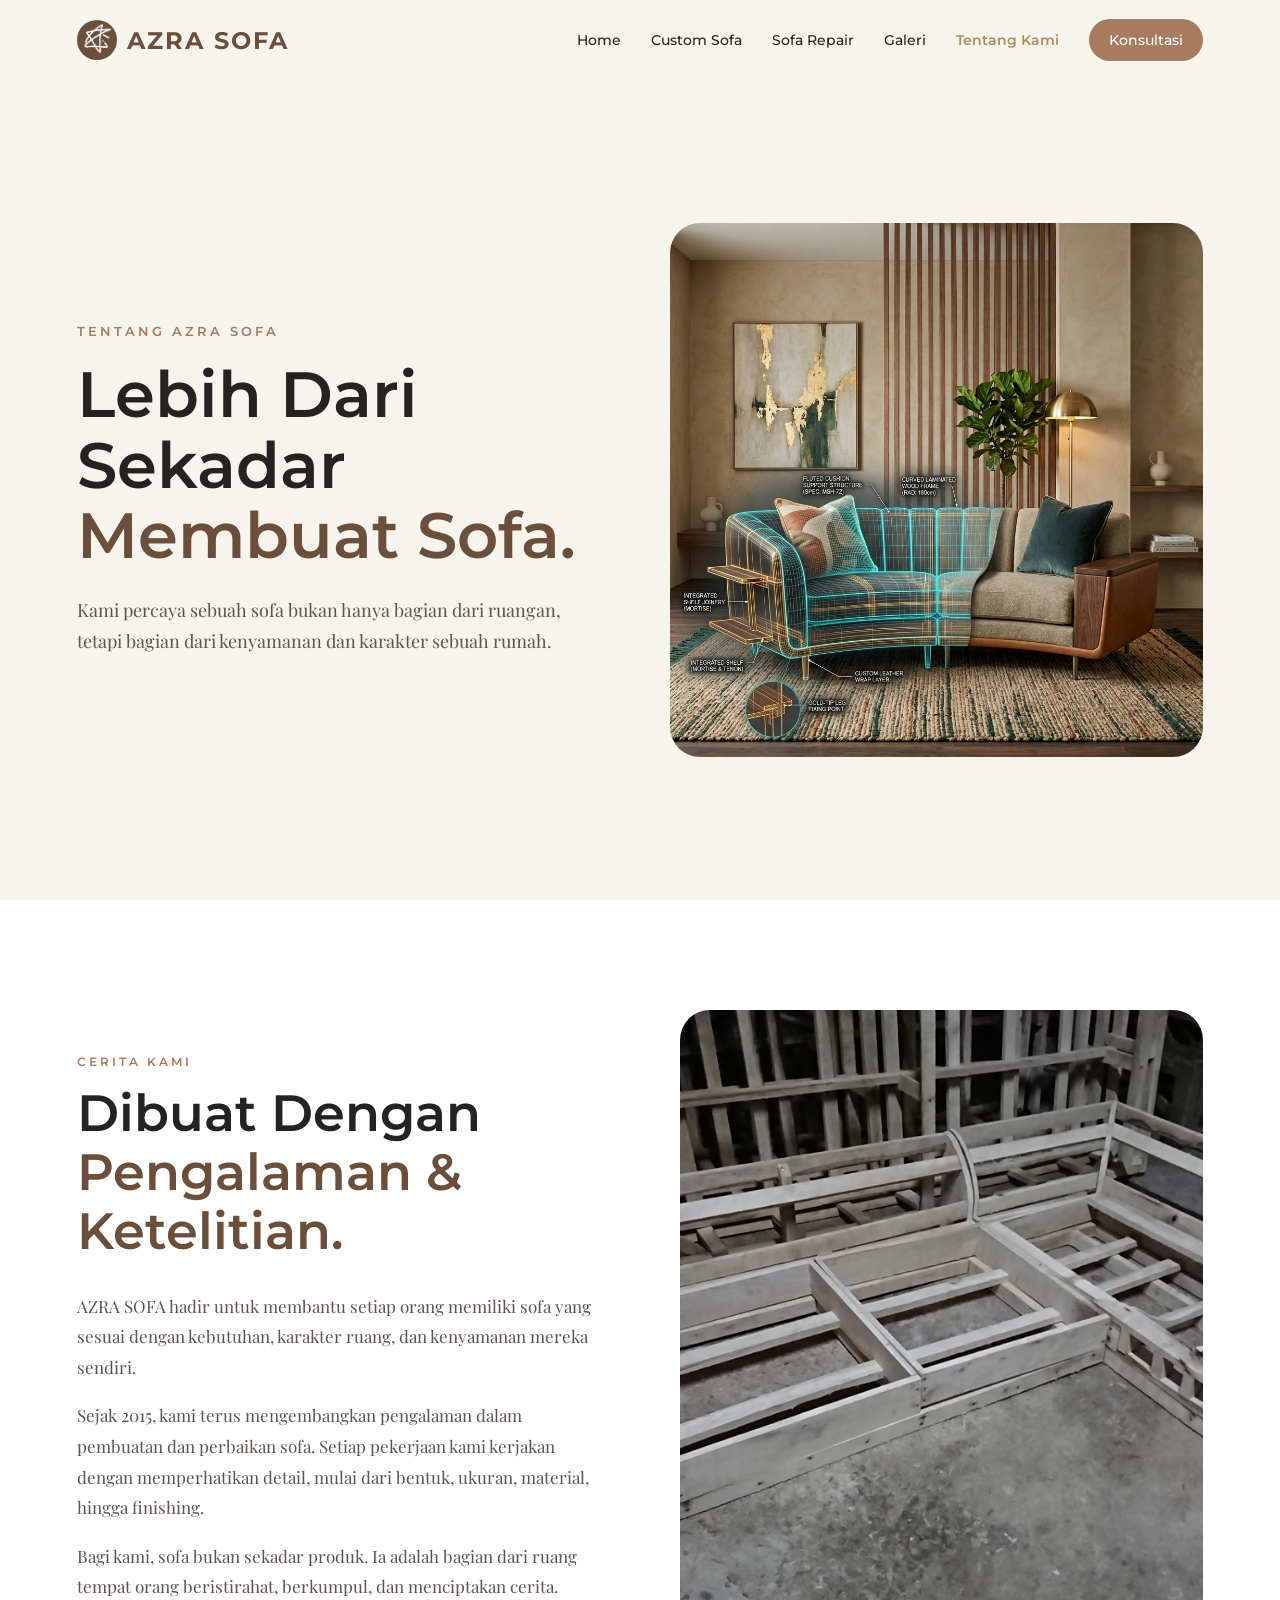
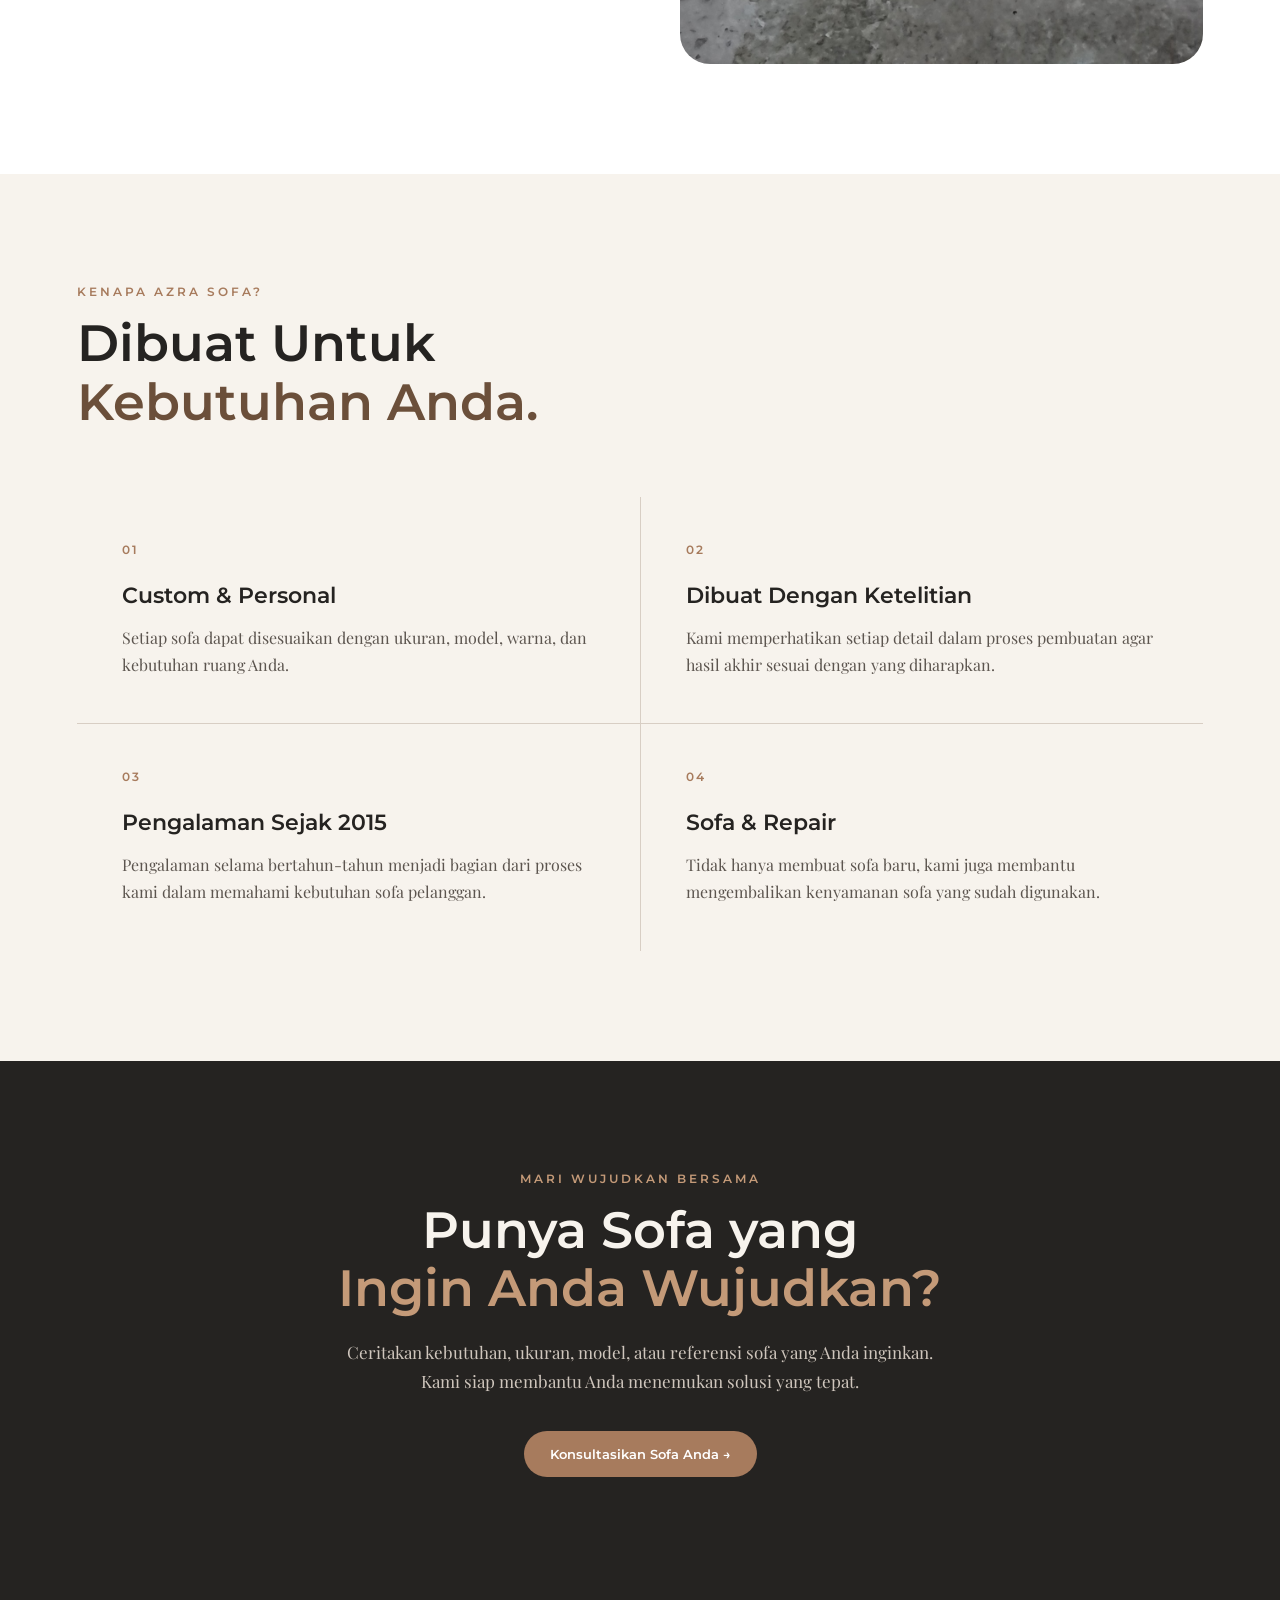
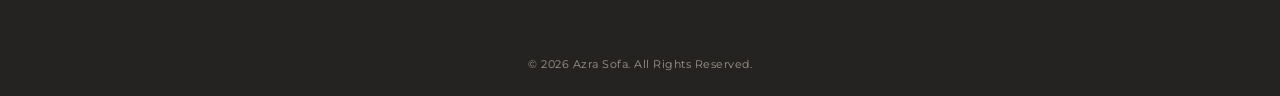
==== about.html @ 30b4fbf3 "Initial commit - Azra Sofa Web" ====
<!doctype html>
<html lang="en" data-bs-theme="dark">

<head>
    <meta charset="utf-8">
    <meta name="viewport" content="width=device-width, initial-scale=1">
    <title>AZRA SOFA</title>
    <link rel="preconnect" href="https://fonts.googleapis.com">
    <link rel="preconnect" href="https://fonts.gstatic.com" crossorigin>

    <link
        href="https://fonts.googleapis.com/css2?family=Montserrat:wght@400;500;600;700&family=Playfair+Display:wght@400;500;600&display=swap"
        rel="stylesheet">

    <link rel="stylesheet" href="css/style.css">
    <link rel="stylesheet" href="css/about.css">
</head>

<body>
    <!-- Navigation Bar Start -->
    <nav class="navbar">

        <a href="index.html" class="logo">
            <img src="assets/image/logo/Azra Sofa logo.png" alt="AZRA SOFA Logo">
            AZRA SOFA
        </a>

        <div class="nav-menu">

            <a href="index.html">Home</a>

            <a href="custom.html">Custom Sofa</a>

            <a href="repair.html">Sofa Repair</a>

            <a href="gallery.html">Galeri</a>

            <a href="about.html">Tentang Kami</a>

            <a href="contact.html" class="btn-konsultasi">
                Konsultasi
            </a>

        </div>

        <button class="menu-toggle" aria-label="Buka menu">
            <span></span>
            <span></span>
            <span></span>
        </button>

    </nav>
    <!-- Navigation Bar End -->

    <!-- Content Start -->

<!-- ================= ABOUT HERO ================= -->

<section class="about-hero">

    <div class="about-hero-content">

        <span class="about-hero-subtitle">
            TENTANG AZRA SOFA
        </span>

        <h1>
            Lebih Dari Sekadar
            <span>Membuat Sofa.</span>
        </h1>

        <p>
            Kami percaya sebuah sofa bukan hanya bagian dari ruangan,
            tetapi bagian dari kenyamanan dan karakter sebuah rumah.
        </p>

    </div>

    <div class="about-hero-image">

        <img
            src="assets/image/hero/hero3-wireframe.jpg"
            alt="Azra Sofa"
        >

    </div>

</section>
<!-- ================= ABOUT HERO END ================= -->

<!-- ================= ABOUT STORY START ================= -->

<section class="about-story">

    <div class="about-story-content">

        <span class="section-label">
            CERITA KAMI
        </span>

        <h2>
            Dibuat Dengan
            <span>Pengalaman & Ketelitian.</span>
        </h2>

        <p>
            AZRA SOFA hadir untuk membantu setiap orang memiliki
            sofa yang sesuai dengan kebutuhan, karakter ruang, dan
            kenyamanan mereka sendiri.
        </p>

        <p>
            Sejak 2015, kami terus mengembangkan pengalaman dalam
            pembuatan dan perbaikan sofa. Setiap pekerjaan kami
            kerjakan dengan memperhatikan detail, mulai dari bentuk,
            ukuran, material, hingga finishing.
        </p>

        <p>
            Bagi kami, sofa bukan sekadar produk. Ia adalah bagian
            dari ruang tempat orang beristirahat, berkumpul, dan
            menciptakan cerita.
        </p>

    </div>


    <div class="about-story-image">

        <img
            src="assets/image/custom-sofa/process.jpg"
            alt="Proses pembuatan sofa Azra Sofa"
        >

    </div>

</section>

<!-- ================= ABOUT STORY END ================= -->

<!-- ================= ABOUT VALUES ================= -->

<section class="about-values">

    <div class="about-values-header">

        <span class="section-label">
            KENAPA AZRA SOFA?
        </span>

        <h2>
            Dibuat Untuk
            <span>Kebutuhan Anda.</span>
        </h2>

    </div>


    <div class="about-values-grid">

        <div class="about-value">

            <span class="about-value-number">
                01
            </span>

            <h3>
                Custom & Personal
            </h3>

            <p>
                Setiap sofa dapat disesuaikan dengan ukuran,
                model, warna, dan kebutuhan ruang Anda.
            </p>

        </div>


        <div class="about-value">

            <span class="about-value-number">
                02
            </span>

            <h3>
                Dibuat Dengan Ketelitian
            </h3>

            <p>
                Kami memperhatikan setiap detail dalam proses
                pembuatan agar hasil akhir sesuai dengan yang
                diharapkan.
            </p>

        </div>


        <div class="about-value">

            <span class="about-value-number">
                03
            </span>

            <h3>
                Pengalaman Sejak 2015
            </h3>

            <p>
                Pengalaman selama bertahun-tahun menjadi bagian
                dari proses kami dalam memahami kebutuhan sofa
                pelanggan.
            </p>

        </div>


        <div class="about-value">

            <span class="about-value-number">
                04
            </span>

            <h3>
                Sofa & Repair
            </h3>

            <p>
                Tidak hanya membuat sofa baru, kami juga membantu
                mengembalikan kenyamanan sofa yang sudah digunakan.
            </p>

        </div>

    </div>

</section>

<!-- ================= ABOUT VALUES END ================= -->

<!-- ================= ABOUT CTA ================= -->

<section class="cta">

    <div class="cta-content">

        <p class="section-label">
            MARI WUJUDKAN BERSAMA
        </p>

        <h2>
            Punya Sofa yang
            <span>Ingin Anda Wujudkan?</span>
        </h2>

        <p>
            Ceritakan kebutuhan, ukuran, model, atau referensi
            sofa yang Anda inginkan. Kami siap membantu Anda
            menemukan solusi yang tepat.
        </p>

        <a href="contact.html" class="cta-button">
            Konsultasikan Sofa Anda →
        </a>

    </div>

</section>

<!-- ================= ABOUT CTA END ================= -->

<!-- ================= FOOTER START ================= -->
<footer class="footer">

    <p>
        © 2026 Azra Sofa. All Rights Reserved.
    </p>

</footer>
<!-- ================= FOOTER END ================= -->

    <!-- Content End -->
    <button id="backToTop" aria-label="Kembali ke atas">
        ↑
    </button>

    <script src="js/main.js"></script>

    <script>
        const menuToggle = document.querySelector('.menu-toggle');
        const navMenu = document.querySelector('.nav-menu');

        menuToggle.addEventListener('click', () => {
            menuToggle.classList.toggle('active');
            navMenu.classList.toggle('active');
        });
    </script>

</body>

</html>
---- css/style.css ----
* {
  margin: 0;
  padding: 0;
  box-sizing: border-box;
}

body {
  font-family: Arial, sans-serif;
  background-color: #f7f3ed;
}

/* Navigation Bar Start */
.navbar {
  width: 100%;
  height: 80px;

  display: flex;
  align-items: center;
  justify-content: space-between;

  padding: 0 6%;
  background-color: #f7f3ed;

  font-family: 'Montserrat', sans-serif;
}

.logo {
  display: flex;
  align-items: center;
  gap: 10px;

  text-decoration: none;

  font-family: 'Montserrat', sans-serif;
  font-size: 24px;
  font-weight: 700;

  color: #6b4f3a;

  letter-spacing: 2px;

  cursor: pointer;
    transition: transform 0.3s ease, color 0.3s ease;

}

.logo:hover {
  color: #6b4f3a;
  transform: translateY(-2px);
    color: #a77b5d;
}

.logo img {
  width: 40px;
  height: 40px;
  object-fit: contain;
  background-color: #6b4f3a;
  border-radius: 50%;
  transition: transform 0.3s ease, box-shadow 0.3s ease;
}

.logo:hover img {
    transform: scale(1.08);
    box-shadow: 0 5px 15px rgba(107, 79, 58, 0.20);
}

.nav-menu {
  display: flex;
  align-items: center;
  gap: 30px;
}

.nav-menu a {
  text-decoration: none;
  color: #252321;
  font-family: 'Montserrat', sans-serif;
  font-size: 14px;
  font-weight: 500;
}

.nav-menu a.active {
  color: #b08d57;
  font-weight: 600;
}

.nav-menu a:hover {
  color: #a77b5d;
}

.btn-konsultasi {
  background-color: #a77b5d;
  color: white !important;

  padding: 12px 20px;
  border-radius: 25px;

  transition: 0.3s;
}

.nav-menu .btn-konsultasi.active {
  box-shadow: 0 0 0 2px #6b4f3a;
  background-color: #f7f3ed;
  color: #6b4f3a !important; 
}

.btn-konsultasi:not(.active):hover {
    background-color: #6b4f3a !important;
}

/* Navigation Bar End */

/* Content Start */

/* Hero Section Start */

.hero {
  min-height: calc(100vh - 80px);

  display: flex;
  align-items: center;
  justify-content: space-between;

  padding: 60px 6%;
  gap: 60px;

  background-color: #f7f3ed;
}

.hero-content {
  width: 50%;
  max-width: 600px;
}

.hero-subtitle {
  font-family: 'Montserrat', sans-serif;
  font-size: 13px;
  font-weight: 600;
  letter-spacing: 3px;
  color: #a77b5d;
  margin-bottom: 20px;
}

.hero h1 {
  font-family: 'Montserrat', sans-serif;
  font-size: clamp(42px, 5vw, 68px);
  line-height: 1.1;
  font-weight: 600;
  color: #252321;
  margin-bottom: 25px;
}

.hero h1 span {
  display: block;
  color: #6b4f3a;
}

.hero-description {
  font-family: 'Playfair Display', serif;
  font-size: 18px;
  line-height: 1.7;
  color: #5c554f;
  max-width: 520px;
  margin-bottom: 35px;
}

.hero-buttons {
  display: flex;
  align-items: center;
  gap: 15px;
}

.hero-buttons a {
  text-decoration: none;
  font-family: 'Montserrat', sans-serif;
  font-size: 13px;
  font-weight: 600;

  padding: 14px 24px;
  border-radius: 30px;

  transition: all 0.3s ease;
}

.btn-primary {
  background-color: #a77b5d;
  color: white;
}

.btn-primary:hover {
  background-color: #6b4f3a;
  transform: translateY(-3px);
}

.btn-secondary {
  border: 1px solid #6b4f3a;
  color: #6b4f3a;
}


.btn-secondary:hover {
  background-color: #6b4f3a;
  color: white;
  transform: translateY(-3px);
}

.hero-image {
  width: 50%;
  max-width: 600px;
}

.hero-image img {
  width: 100%;
  aspect-ratio: 1 / 1;
  object-fit: cover;
  display: block;
  border-radius: 30px;
  transition: transform 0.5s ease;
}

.hero-image img:hover {
  transform: scale(1.02);
}

/* Hero Section End */

/* Services Section Start */

.services {
  padding: 100px 6%;
  background-color: #fffdf9;
}

.services-heading {
  max-width: 750px;
  margin-bottom: 50px;
}

.section-label {
  font-family: 'Montserrat', sans-serif;
  font-size: 12px;
  font-weight: 600;
  letter-spacing: 3px;
  color: #a77b5d;
  margin-bottom: 15px;
}

.services-heading h2 {
  font-family: 'Montserrat', sans-serif;
  font-size: clamp(32px, 4vw, 52px);
  line-height: 1.15;
  font-weight: 600;
  color: #252321;
}

.services-heading h2 span {
  color: #6b4f3a;
}

.services-container {
  display: grid;
  grid-template-columns: repeat(2, 1fr);
  gap: 30px;
}

.service-card {
  background-color: #f7f3ed;
  border-radius: 25px;
  overflow: hidden;

  transition: transform 0.3s ease,
    box-shadow 0.3s ease;
}

.service-card:hover {
  transform: translateY(-5px);
  box-shadow: 0 15px 35px rgba(37, 35, 33, 0.08);
}

.service-image {
  width: 100%;
  aspect-ratio: 4 / 3;
  overflow: hidden;
}

.service-image img {
  width: 100%;
  height: 100%;
  object-fit: cover;
  display: block;
  transition: transform 0.5s ease;
}

.service-card:hover .service-image img {
  transform: scale(1.03);
}

.service-content {
  padding: 30px;
}

.service-number {
  font-family: 'Montserrat', sans-serif;
  font-size: 12px;
  font-weight: 600;
  color: #a77b5d;
  letter-spacing: 2px;
  margin-bottom: 10px;
}

.service-content h3 {
  font-family: 'Montserrat', sans-serif;
  font-size: 26px;
  font-weight: 600;
  color: #252321;
  margin-bottom: 12px;
}

.service-content p {
  font-family: 'Playfair Display', serif;
  font-size: 16px;
  line-height: 1.7;
  color: #5c554f;
  margin-bottom: 20px;
}

.service-content a {
  font-family: 'Montserrat', sans-serif;
  font-size: 13px;
  font-weight: 600;
  text-decoration: none;
  color: #6b4f3a;

  transition: color 0.3s ease;
}

.service-content a:hover {
  color: #a77b5d;
}

/* Services Section End */

/* Repair Section Start */
.before-after {
  padding: 100px 6%;
  background-color: #f7f3ed;
}

.before-after-heading {
  max-width: 700px;
  margin-bottom: 45px;
}

.before-after-heading h2 {
  font-family: 'Montserrat', sans-serif;
  font-size: clamp(32px, 4vw, 52px);
  line-height: 1.15;
  font-weight: 600;
  color: #252321;
  margin-bottom: 20px;
}

.before-after-heading h2 span {
  color: #6b4f3a;
}

.before-after-heading>p:last-child {
  font-family: 'Playfair Display', serif;
  font-size: 17px;
  line-height: 1.7;
  color: #5c554f;
}

/* ==================================================
   BEFORE & AFTER SLIDER
================================================== */

.before-after-slider {
  position: relative;
  width: 100%;
  aspect-ratio: 16 / 9;

  overflow: hidden;

  border-radius: 25px;

  cursor: ew-resize;
  touch-action: none;
  user-select: none;
}


/* ================= AFTER IMAGE ================= */

.before-after-slider > .after-image {
  position: absolute;

  top: 0;
  left: 0;

  width: 100%;
  height: 100%;

  object-fit: cover;

  display: block;

  z-index: 1;

  user-select: none;
  -webkit-user-drag: none;
  pointer-events: none;
}


/* ================= BEFORE CONTAINER ================= */

.before-image-container {
  position: absolute;

  top: 0;
  left: 0;

  width: 50%;
  height: 100%;

  overflow: hidden;

  z-index: 2;
}


/* ================= BEFORE IMAGE ================= */

.before-image-container .before-image {
  position: absolute;

  top: 0;
  left: 0;

  width: 100%;
  height: 100%;

  max-width: none;

  object-fit: cover;

  display: block;

  user-select: none;
  -webkit-user-drag: none;
  pointer-events: none;
}


/* ================= SLIDER LINE ================= */

.before-after-slider .slider-line {
  position: absolute;

  top: 0;

  left: 50%;

  width: 3px;
  height: 100%;

  background-color: white;

  transform: translateX(-50%);

  z-index: 10;

  pointer-events: none;
}


/* ================= SLIDER BUTTON ================= */

.before-after-slider .slider-button {
  position: absolute;

  top: 50%;
  left: 50%;

  width: 45px;
  height: 45px;

  display: flex;
  align-items: center;
  justify-content: center;

  transform: translate(-50%, -50%);

  background-color: white;

  color: #6b4f3a;

  border-radius: 50%;

  font-family: 'Montserrat', sans-serif;

  font-size: 18px;
  font-weight: 600;

  box-shadow:
    0 5px 20px rgba(0, 0, 0, 0.15);

  z-index: 11;

  pointer-events: none;
}

/* ================= BEFORE / AFTER LABEL ================= */

.before-after-slider .before-label,
.before-after-slider .after-label {
  position: absolute;

  top: 20px;

  padding: 7px 12px;

  background-color: rgba(37, 35, 33, 0.65);
  color: white;

  border-radius: 20px;

  font-family: 'Montserrat', sans-serif;
  font-size: 10px;
  font-weight: 600;

  letter-spacing: 1.5px;

  pointer-events: none;

  z-index: 20;
}


/* BEFORE */

.before-after-slider .before-label {
  left: 20px;
}


/* AFTER */

.before-after-slider .after-label {
  right: 20px;
}

.before-after-info {
  max-width: 1100px;
  margin: 25px auto 0;
}

.before-after-info h3 {
  font-family: 'Montserrat', sans-serif;
  font-size: 22px;
  font-weight: 600;
  color: #252321;
  margin-bottom: 8px;
}

.before-after-info p {
  font-family: 'Playfair Display', serif;
  font-size: 16px;
  line-height: 1.6;
  color: #5c554f;
}

/* Repair Section End */

/* Portfolio Section Start */

.portfolio {
  padding: 100px 6%;
  background-color: #fffdf9;
}

.portfolio-heading {
  max-width: 700px;
  margin-bottom: 50px;
}

.portfolio-heading h2 {
  font-family: 'Montserrat', sans-serif;
  font-size: clamp(32px, 4vw, 52px);
  line-height: 1.15;
  font-weight: 600;
  color: #252321;
  margin-bottom: 20px;
}

.portfolio-heading h2 span {
  color: #6b4f3a;
}

.portfolio-heading>p:last-child {
  font-family: 'Playfair Display', serif;
  font-size: 17px;
  line-height: 1.7;
  color: #5c554f;
}

.portfolio-container {
  display: grid;
  grid-template-columns: repeat(3, 1fr);
  gap: 25px;
}

.portfolio-item {
  overflow: hidden;
  border-radius: 25px;
  aspect-ratio: 4 / 3;
}

.portfolio-item img {
  width: 100%;
  height: 100%;
  object-fit: cover;
  display: block;

  transition: transform 0.5s ease;
}

.portfolio-item:hover img {
  transform: scale(1.05);
}

/* Portfolio Lightbox Start */

.portfolio-item {
  cursor: zoom-in;
}

.portfolio-lightbox {
  position: fixed;
  inset: 0;

  display: flex;
  align-items: center;
  justify-content: center;

  background-color: rgba(20, 18, 16, 0.92);

  opacity: 0;
  visibility: hidden;

  transition: opacity 0.3s ease,
    visibility 0.3s ease;

  z-index: 9999;
}

.portfolio-lightbox.active {
  opacity: 1;
  visibility: visible;
}

.lightbox-image {
  max-width: 85%;
  max-height: 85vh;

  object-fit: contain;

  border-radius: 15px;

  box-shadow: 0 20px 60px rgba(0, 0, 0, 0.35);
}

.lightbox-close,
.lightbox-prev,
.lightbox-next {
  position: absolute;

  border: none;
  background: none;

  color: white;

  cursor: pointer;

  font-family: Arial, sans-serif;

  transition: transform 0.2s ease,
    opacity 0.2s ease;
}

.lightbox-close:hover,
.lightbox-prev:hover,
.lightbox-next:hover {
  transform: scale(1.15);
  opacity: 0.8;
}

.lightbox-close {
  top: 25px;
  right: 35px;

  font-size: 42px;
  font-weight: 300;
}

.lightbox-prev {
  left: 30px;

  font-size: 40px;
}

.lightbox-next {
  right: 30px;

  font-size: 40px;
}

/* Portfolio Lightbox End */

/* Portfolio Section End */

/* ==========================================
   DESIGN TO REALITY SECTION
========================================== */

.reality {
  padding: 110px 6%;

  display: flex;
  align-items: center;
  justify-content: space-between;

  gap: 70px;

  background-color: #f7f3ed;
}


/* ================= CONTENT ================= */

.reality-content {
  width: 40%;
  max-width: 500px;
}

.reality-content h2 {
  font-family: 'Montserrat', sans-serif;

  font-size: clamp(32px, 4vw, 52px);

  line-height: 1.15;

  font-weight: 600;

  color: #252321;

  margin-bottom: 20px;
}

.reality-content h2 span {
  display: block;
  color: #6b4f3a;
}

.reality-description {
  font-family: 'Playfair Display', serif;

  font-size: 17px;

  line-height: 1.7;

  color: #5c554f;

  margin-bottom: 30px;
}


/* ================= BUTTON ================= */

.reality-button {
  display: inline-block;

  padding: 14px 24px;

  background-color: #a77b5d;

  color: white;

  border-radius: 30px;

  text-decoration: none;

  font-family: 'Montserrat', sans-serif;

  font-size: 13px;

  font-weight: 600;

  transition:
    background-color 0.3s ease,
    transform 0.3s ease;
}

.reality-button:hover {
  background-color: #6b4f3a;

  transform: translateY(-3px);
}


/* ================= VISUAL ================= */

.reality-visual {
  width: 60%;

  display: flex;

  align-items: center;

  justify-content: center;

  gap: 20px;
}


/* ================= IMAGE ================= */

.reality-image {
  position: relative;

  width: 45%;

  aspect-ratio: 4 / 3;

  overflow: hidden;

  border-radius: 25px;
}

.reality-image img {
  width: 100%;
  height: 100%;

  object-fit: cover;

  display: block;

  transition: transform 0.5s ease;
}

.reality-image:hover img {
  transform: scale(1.05);
}


/* ================= LABEL ================= */

.reality-image span {
  position: absolute;

  left: 20px;
  bottom: 20px;

  padding: 7px 12px;

  background-color: rgba(37, 35, 33, 0.65);

  color: white;

  border-radius: 20px;

  font-family: 'Montserrat', sans-serif;

  font-size: 10px;

  font-weight: 600;

  letter-spacing: 1.5px;
}


/* ================= ARROW ================= */

.reality-arrow {
  display: flex;

  align-items: center;
  justify-content: center;

  width: 45px;
  height: 45px;

  flex-shrink: 0;

  border-radius: 50%;

  background-color: #6b4f3a;

  color: white;

  font-family: 'Montserrat', sans-serif;

  font-size: 18px;

  box-shadow:
    0 5px 20px rgba(37, 35, 33, 0.12);
}


/* ==========================================
   DESIGN TO REALITY — TABLET
========================================== */

@media (max-width: 900px) {

  .reality {
    gap: 40px;
  }

  .reality-content {
    width: 45%;
  }

  .reality-visual {
    width: 55%;
    gap: 12px;
  }

  .reality-arrow {
    width: 38px;
    height: 38px;

    font-size: 15px;
  }

}


/* ==========================================
   DESIGN TO REALITY — MOBILE
========================================== */

@media (max-width: 768px) {

  .reality {
    flex-direction: column;

    padding: 80px 6%;

    gap: 45px;

    text-align: center;
  }

  .reality-content {
    width: 100%;

    max-width: 600px;
  }

  .reality-description {
    margin-left: auto;
    margin-right: auto;
  }

  .reality-button {
    margin-top: 5px;
  }


  /* Visual menjadi vertikal */

  .reality-visual {
    width: 100%;

    flex-direction: column;

    gap: 18px;
  }

  .reality-image {
    width: 100%;

    max-width: 600px;

    aspect-ratio: 4 / 3;
  }


  /* Panah menjadi vertikal */

  .reality-arrow {
    transform: rotate(90deg);

    width: 40px;
    height: 40px;

    font-size: 16px;
  }

}

/* ==========================================
   CTA SECTION
========================================== */

.cta {
  padding: 110px 6%;

  display: flex;
  align-items: center;
  justify-content: center;

  text-align: center;

  background-color: #252321;
}

.cta-content {
  width: 100%;
  max-width: 750px;
}


/* ================= LABEL ================= */

.cta .section-label {
  color: #c49a78;
}


/* ================= HEADING ================= */

.cta h2 {
  font-family: 'Montserrat', sans-serif;

  font-size: clamp(34px, 4vw, 56px);

  line-height: 1.15;

  font-weight: 600;

  color: #f7f3ed;

  margin-bottom: 20px;
}

.cta h2 span {
  display: block;

  color: #c49a78;
}


/* ================= DESCRIPTION ================= */

.cta p:not(.section-label) {
  max-width: 600px;

  margin: 0 auto 35px;

  font-family: 'Playfair Display', serif;

  font-size: 17px;

  line-height: 1.7;

  color: #cfc6bd;
}


/* ================= BUTTON ================= */

.cta-button {
  display: inline-block;

  padding: 15px 26px;

  background-color: #a77b5d;

  color: white;

  border-radius: 30px;

  text-decoration: none;

  font-family: 'Montserrat', sans-serif;

  font-size: 13px;

  font-weight: 600;

  transition:
    background-color 0.3s ease,
    transform 0.3s ease,
    box-shadow 0.3s ease;
}

.cta-button:hover {
  background-color: #c49a78;

  transform: translateY(-3px);

  box-shadow:
    0 10px 25px rgba(0, 0, 0, 0.25);
}


/* ==========================================
   CTA — MOBILE
========================================== */

@media (max-width: 768px) {

  .cta {
    padding: 85px 6%;
  }

  .cta h2 {
    font-size: clamp(32px, 8vw, 42px);
  }

  .cta p:not(.section-label) {
    font-size: 16px;
  }

  .cta-button {
    padding: 14px 23px;
  }

}

/* Content End */
/* ================= BACK TO TOP ================= */

/* ================= BACK TO TOP ================= */



/* Mobile */

@media (max-width: 600px) {

  .back-to-top {
    right: 20px;
    bottom: 20px;

    width: 44px;
    height: 44px;

    font-size: 18px;
  }

}

@media (max-width: 768px) {

  .hero {
    flex-direction: column;
    padding: 50px 6%;
    gap: 40px;
    text-align: center;
  }

  .hero-content {
    width: 100%;
  }

  .hero-description {
    margin-left: auto;
    margin-right: auto;
  }

  .hero-buttons {
    justify-content: center;
    flex-wrap: wrap;
  }

  .hero-image {
    width: 100%;
    max-width: 500px;
  }

  .service-card:hover .service-image img {
    transform: scale(1.03);
  }

  .service-content {
    padding: 30px;
  }

  .service-number {
    font-family: 'Montserrat', sans-serif;
    font-size: 12px;
    font-weight: 600;
    color: #a77b5d;
    letter-spacing: 2px;
    margin-bottom: 10px;
  }

  .service-content h3 {
    font-family: 'Montserrat', sans-serif;
    font-size: 26px;
    font-weight: 600;
    color: #252321;
    margin-bottom: 12px;
  }

  .service-content p {
    font-family: 'Playfair Display', serif;
    font-size: 16px;
    line-height: 1.7;
    color: #5c554f;
    margin-bottom: 20px;
  }

  .service-content a {
    font-family: 'Montserrat', sans-serif;
    font-size: 13px;
    font-weight: 600;
    text-decoration: none;
    color: #6b4f3a;

    transition: color 0.3s ease;
  }

  .service-content a:hover {
    color: #a77b5d;
  }

}

#backToTop {
  position: fixed !important;

  right: 30px !important;
  bottom: 30px !important;

  width: 48px !important;
  height: 48px !important;

  display: flex !important;
  align-items: center !important;
  justify-content: center !important;

  padding: 0 !important;
  margin: 0 !important;

  border: none !important;
  border-radius: 50% !important;

  background-color: #6b4f3a !important;
  color: #ffffff !important;

  font-family: 'Montserrat', sans-serif;
  font-size: 20px !important;
  font-weight: 500;

  cursor: pointer;

  opacity: 0;
  visibility: hidden;

  transform: translateY(15px);

  transition:
    opacity 0.3s ease,
    visibility 0.3s ease,
    transform 0.3s ease,
    background-color 0.3s ease;

  z-index: 99999 !important;
}

/* ==================================================
   FOOTER
================================================== */

.footer {

    padding: 70px 6% 25px;

    background-color: #252321;

    color: #f7f3ed;

}


.footer-content {

    display: grid;

    grid-template-columns:
        1fr
        1fr
        1.5fr;

    gap: 50px;

    max-width: 1200px;

    margin: 0 auto;

    padding-bottom: 50px;

}


/* ================= BRAND ================= */

.footer-logo {

    display: inline-block;

    margin-bottom: 10px;

    font-family: 'Montserrat', sans-serif;

    font-size: 22px;

    font-weight: 700;

    letter-spacing: 2px;

    color: #f7f3ed;

    text-decoration: none;

    transition:
        color 0.3s ease,
        transform 0.3s ease;

}


.footer-logo:hover {

    color: #c49a78;

    transform: translateY(-2px);

}


.footer-brand p {

    margin: 0;

    font-family: 'Playfair Display', serif;

    font-size: 14px;

    color: #cfc6bd;

}


/* ================= DESCRIPTION ================= */

.footer-description p {

    max-width: 300px;

    margin: 0;

    font-family: 'Playfair Display', serif;

    font-size: 15px;

    line-height: 1.7;

    color: #cfc6bd;

}


/* ================= LINKS ================= */

.footer-links {

    display: flex;

    justify-content: flex-end;

    align-items: center;

    flex-wrap: wrap;

    gap: 18px 25px;

}


.footer-links a {

    font-family: 'Montserrat', sans-serif;

    font-size: 11px;

    font-weight: 500;

    color: #cfc6bd;

    text-decoration: none;

    transition:
        color 0.3s ease;

}


.footer-links a:hover {

    color: #c49a78;

}


/* ================= BOTTOM ================= */

.footer-bottom {

    max-width: 1200px;

    margin: 0 auto;

    padding-top: 25px;

    border-top: 1px solid rgba(207, 198, 189, 0.15);

    text-align: center;

}


.footer-bottom p {

    margin: 0;

    font-family: 'Montserrat', sans-serif;

    font-size: 11px;

    letter-spacing: 0.5px;

    color: #9e968f;

}


/* ==================================================
   FOOTER — MOBILE
================================================== */

@media (max-width: 768px) {

    .footer {

        padding: 60px 6% 25px;

    }


    .footer-content {

        grid-template-columns: 1fr;

        gap: 35px;

        padding-bottom: 40px;

        text-align: center;

    }


    .footer-description p {

        max-width: 400px;

        margin: 0 auto;

    }


    .footer-links {

        justify-content: center;

        gap: 16px 20px;

    }

}
/* ==================================================
   BACK TO TOP
================================================== */

#backToTop {
    position: fixed !important;

    right: 30px !important;
    bottom: 30px !important;

    width: 48px !important;
    height: 48px !important;

    display: flex !important;
    align-items: center !important;
    justify-content: center !important;

    padding: 0 !important;
    margin: 0 !important;

    border: none !important;
    border-radius: 50% !important;

    background-color: #6b4f3a !important;
    color: #ffffff !important;

    font-family: 'Montserrat', sans-serif;
    font-size: 20px !important;
    font-weight: 500;

    cursor: pointer;

    opacity: 0;
    visibility: hidden;

    transform: translateY(15px);

    transition:
        opacity 0.3s ease,
        visibility 0.3s ease,
        transform 0.3s ease,
        background-color 0.3s ease;

    z-index: 99999 !important;
}


/* ================= SHOW ================= */

#backToTop.show {
    opacity: 1;
    visibility: visible;
    transform: translateY(0);
}


/* ================= HOVER ================= */

#backToTop:hover {
    background-color: #a77b5d !important;
    transform: translateY(-3px);
}


/* ================= CTA MODE ================= */

#backToTop.cta-mode {
    background-color: #f7f3ed !important;
    color: #6b4f3a !important;
}


/* ================= CTA MODE HOVER ================= */

#backToTop.cta-mode:hover {
    background-color: #a77b5d !important;
    color: #ffffff !important;
}


/* ================= MOBILE ================= */

@media (max-width: 600px) {

    #backToTop {
        right: 20px !important;
        bottom: 20px !important;

        width: 44px !important;
        height: 44px !important;

        font-size: 18px !important;
    }

}

@media (max-width: 600px) {

  .custom-hero {
    text-align: center;
  }

  .custom-hero-content p {
    margin-left: auto;
    margin-right: auto;
  }

  .custom-hero .hero-buttons {
    justify-content: center;

    flex-wrap: wrap;
  }

  .options-grid {
    grid-template-columns: 1fr;
  }

  .option-card {
    padding: 30px;
  }

  .custom-cta {
    padding: 80px 6%;
  }

}

/* ================================
   RESPONSIVE NAVBAR
================================ */

.menu-toggle {
    display: none;
    width: 42px;
    height: 42px;
    padding: 8px;
    border: none;
    background: transparent;
    cursor: pointer;

    flex-direction: column;
    justify-content: center;
    align-items: center;
    gap: 5px;
}

.menu-toggle span {
    display: block;
    width: 24px;
    height: 2px;
    background-color: #6b4f3a;
    border-radius: 2px;
    transition: all 0.3s ease;
}


/* ================================
   TABLET
================================ */

@media (max-width: 900px) {

    .navbar {
        padding: 0 4%;
    }

    .nav-menu {
        gap: 18px;
    }

    .nav-menu a {
        font-size: 13px;
    }

    .logo {
        font-size: 20px;
    }

}


/* ================================
   MOBILE
================================ */

@media (max-width: 768px) {

    .navbar {
        height: 70px;
        padding: 0 5%;
        position: relative;
    }

    .logo {
        font-size: 20px;
        letter-spacing: 1.5px;
        gap: 8px;
    }

    .logo img {
        width: 36px;
        height: 36px;
    }

    /* Hamburger muncul */
    .menu-toggle {
        display: flex;
        position: relative;
        z-index: 1001;
    }

    /* Menu disembunyikan */
    .nav-menu {
        position: absolute;
        top: 70px;
        left: 0;
        width: 100%;

        display: flex;
        flex-direction: column;
        align-items: center;

        gap: 0;

        background-color: #f7f3ed;

        padding: 15px 5% 25px;

        box-shadow: 0 8px 20px rgba(0, 0, 0, 0.08);

        opacity: 0;
        visibility: hidden;
        transform: translateY(-10px);

        transition:
            opacity 0.3s ease,
            visibility 0.3s ease,
            transform 0.3s ease;

        z-index: 1000;
    }

    /* Menu ketika dibuka */
    .nav-menu.active {
        opacity: 1;
        visibility: visible;
        transform: translateY(0);
    }

    .nav-menu a {
        width: 100%;
        padding: 13px 10px;
        text-align: center;
        font-size: 14px;
    }

    /* Tombol konsultasi */
    .nav-menu .btn-konsultasi {
        width: auto;
        margin-top: 8px;
        padding: 11px 22px;
    }


    /* Animasi hamburger menjadi X */

    .menu-toggle.active span:nth-child(1) {
        transform: translateY(7px) rotate(45deg);
    }

    .menu-toggle.active span:nth-child(2) {
        opacity: 0;
    }

    .menu-toggle.active span:nth-child(3) {
        transform: translateY(-7px) rotate(-45deg);
    }

}

/* ================= FOOTER TEXT CENTER ================= */

.footer {
    text-align: center;
}

.footer > p {
    margin: 0;
    text-align: center;

    font-family: 'Montserrat', sans-serif;
    font-size: 11px;
    letter-spacing: 0.5px;
    color: #9e968f;
}
---- css/about.css ----
/* ==================================================
   ABOUT HERO
================================================== */

.about-hero {

    min-height: calc(100vh - 80px);

    display: flex;

    align-items: center;

    justify-content: space-between;

    padding: 60px 6%;

    gap: 60px;

    background-color: #f7f3ed;

}


/* ================= CONTENT ================= */

.about-hero-content {

    width: 50%;

    max-width: 600px;

}


.about-hero-subtitle {

    display: block;

    font-family: 'Montserrat', sans-serif;

    font-size: 13px;

    font-weight: 600;

    letter-spacing: 3px;

    color: #a77b5d;

    margin-bottom: 20px;

}


/* ================= HEADING ================= */

.about-hero h1 {

    font-family: 'Montserrat', sans-serif;

    font-size: clamp(42px, 5vw, 68px);

    line-height: 1.1;

    font-weight: 600;

    color: #252321;

    margin-bottom: 25px;

}


.about-hero h1 span {

    display: block;

    color: #6b4f3a;

}


/* ================= DESCRIPTION ================= */

.about-hero-content p {

    font-family: 'Playfair Display', serif;

    font-size: 18px;

    line-height: 1.7;

    color: #5c554f;

    max-width: 520px;

}


/* ================= IMAGE ================= */

.about-hero-image {

    width: 50%;

    max-width: 600px;

}


.about-hero-image img {

    width: 100%;

    aspect-ratio: 1 / 1;

    object-fit: cover;

    display: block;

    border-radius: 30px;

    transition: transform 0.5s ease;

}


.about-hero-image img:hover {

    transform: scale(1.02);

}


/* ==================================================
   ABOUT HERO — MOBILE
================================================== */

@media (max-width: 768px) {

    .about-hero {

        min-height: auto;

        flex-direction: column;

        align-items: flex-start;

        padding: 70px 6%;

        gap: 45px;

    }


    .about-hero-content {

        width: 100%;

    }


    .about-hero h1 {

        font-size: clamp(38px, 10vw, 52px);

    }


    .about-hero-content p {

        font-size: 17px;

    }


    .about-hero-image {

        width: 100%;

        max-width: none;

    }

}

/* ==================================================
   ABOUT STORY
================================================== */

.about-story {

    display: grid;

    grid-template-columns: 1fr 1fr;

    align-items: center;

    gap: 80px;

    padding: 110px 6%;

    background-color: #ffffff;

}


/* ================= CONTENT ================= */

.about-story-content {

    max-width: 600px;

}


.about-story .section-label {

    display: block;

    font-family: 'Montserrat', sans-serif;

    font-size: 12px;

    font-weight: 600;

    letter-spacing: 3px;

    color: #a77b5d;

    margin-bottom: 15px;

}


.about-story h2 {

    font-family: 'Montserrat', sans-serif;

    font-size: clamp(34px, 4vw, 52px);

    line-height: 1.15;

    font-weight: 600;

    color: #252321;

    margin-bottom: 30px;

}


.about-story h2 span {

    display: block;

    color: #6b4f3a;

}


.about-story p {

    font-family: 'Playfair Display', serif;

    font-size: 17px;

    line-height: 1.8;

    color: #5c554f;

    margin-bottom: 18px;

}


/* ================= IMAGE ================= */

.about-story-image {

    width: 100%;

}


.about-story-image img {

    width: 100%;

    aspect-ratio: 4 / 5;

    object-fit: cover;

    display: block;

    border-radius: 30px;

    transition: transform 0.5s ease;

}


.about-story-image img:hover {

    transform: scale(1.02);

}


/* ==================================================
   ABOUT STORY — MOBILE
================================================== */

@media (max-width: 768px) {

    .about-story {

        grid-template-columns: 1fr;

        gap: 45px;

        padding: 80px 6%;

    }


    .about-story h2 {

        font-size: clamp(32px, 9vw, 44px);

    }


    .about-story p {

        font-size: 16px;

    }

}

/* ==================================================
   ABOUT VALUES
================================================== */

.about-values {

    padding: 110px 6%;

    background-color: #f7f3ed;

}


/* ================= HEADER ================= */

.about-values-header {

    max-width: 650px;

    margin-bottom: 65px;

}


.about-values .section-label {

    display: block;

    font-family: 'Montserrat', sans-serif;

    font-size: 12px;

    font-weight: 600;

    letter-spacing: 3px;

    color: #a77b5d;

    margin-bottom: 15px;

}


.about-values h2 {

    font-family: 'Montserrat', sans-serif;

    font-size: clamp(34px, 4vw, 52px);

    line-height: 1.15;

    font-weight: 600;

    color: #252321;

}


.about-values h2 span {

    display: block;

    color: #6b4f3a;

}


/* ================= GRID ================= */

.about-values-grid {

    display: grid;

    grid-template-columns: repeat(2, 1fr);

    gap: 1px;

    background-color: #d8cec4;

}


/* ================= VALUE ================= */

.about-value {

    padding: 45px;

    background-color: #f7f3ed;

    transition:
        transform 0.3s ease,
        background-color 0.3s ease;

}


.about-value-number {

    display: block;

    font-family: 'Montserrat', sans-serif;

    font-size: 12px;

    font-weight: 600;

    letter-spacing: 2px;

    color: #a77b5d;

    margin-bottom: 25px;

}


.about-value h3 {

    font-family: 'Montserrat', sans-serif;

    font-size: 22px;

    font-weight: 600;

    color: #252321;

    margin-bottom: 15px;

}


.about-value p {

    max-width: 480px;

    font-family: 'Playfair Display', serif;

    font-size: 16px;

    line-height: 1.7;

    color: #5c554f;

    margin: 0;

}


/* ================= HOVER ================= */

.about-value:hover {

    transform: translateY(-4px);

    background-color: #ffffff;

}


/* ==================================================
   ABOUT VALUES — MOBILE
================================================== */

@media (max-width: 768px) {

    .about-values {

        padding: 80px 6%;

    }


    .about-values-header {

        margin-bottom: 45px;

    }


    .about-values-grid {

        grid-template-columns: 1fr;

    }


    .about-value {

        padding: 35px 30px;

    }


    .about-value h3 {

        font-size: 20px;

    }

}
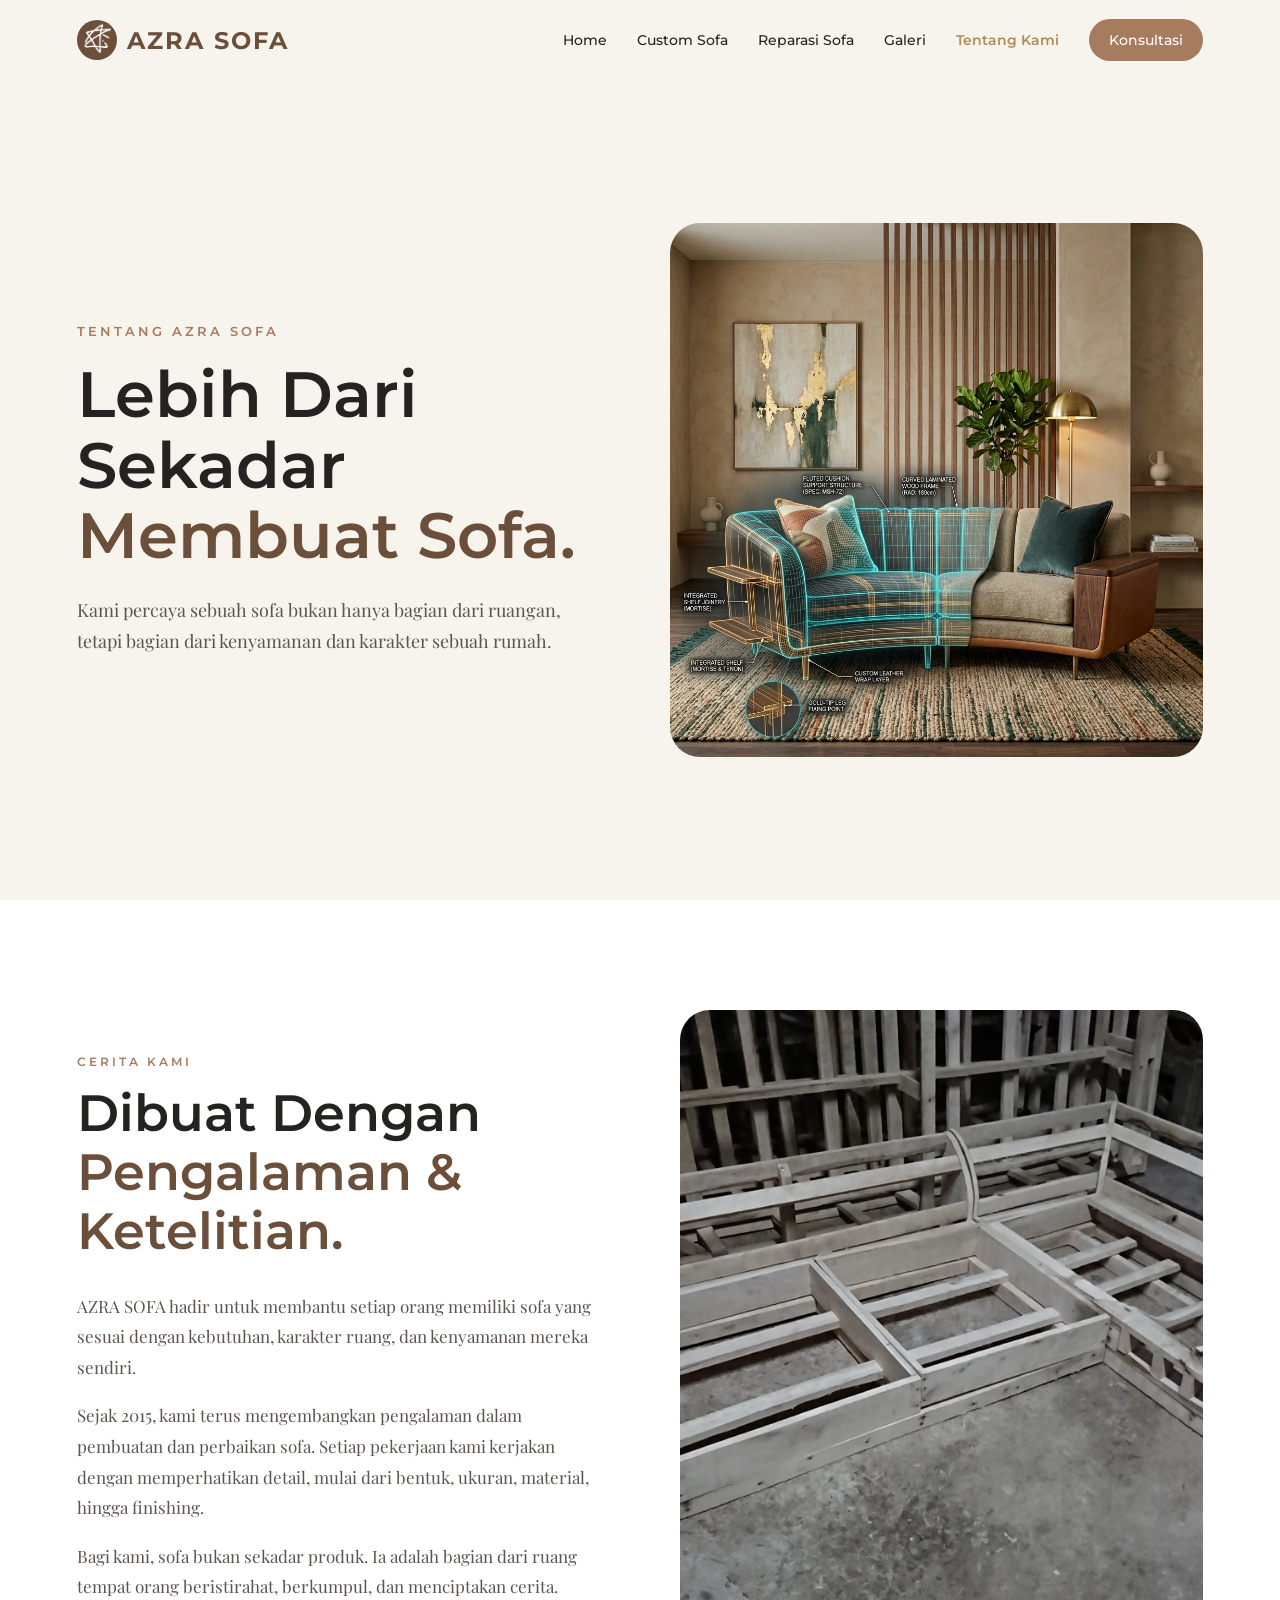
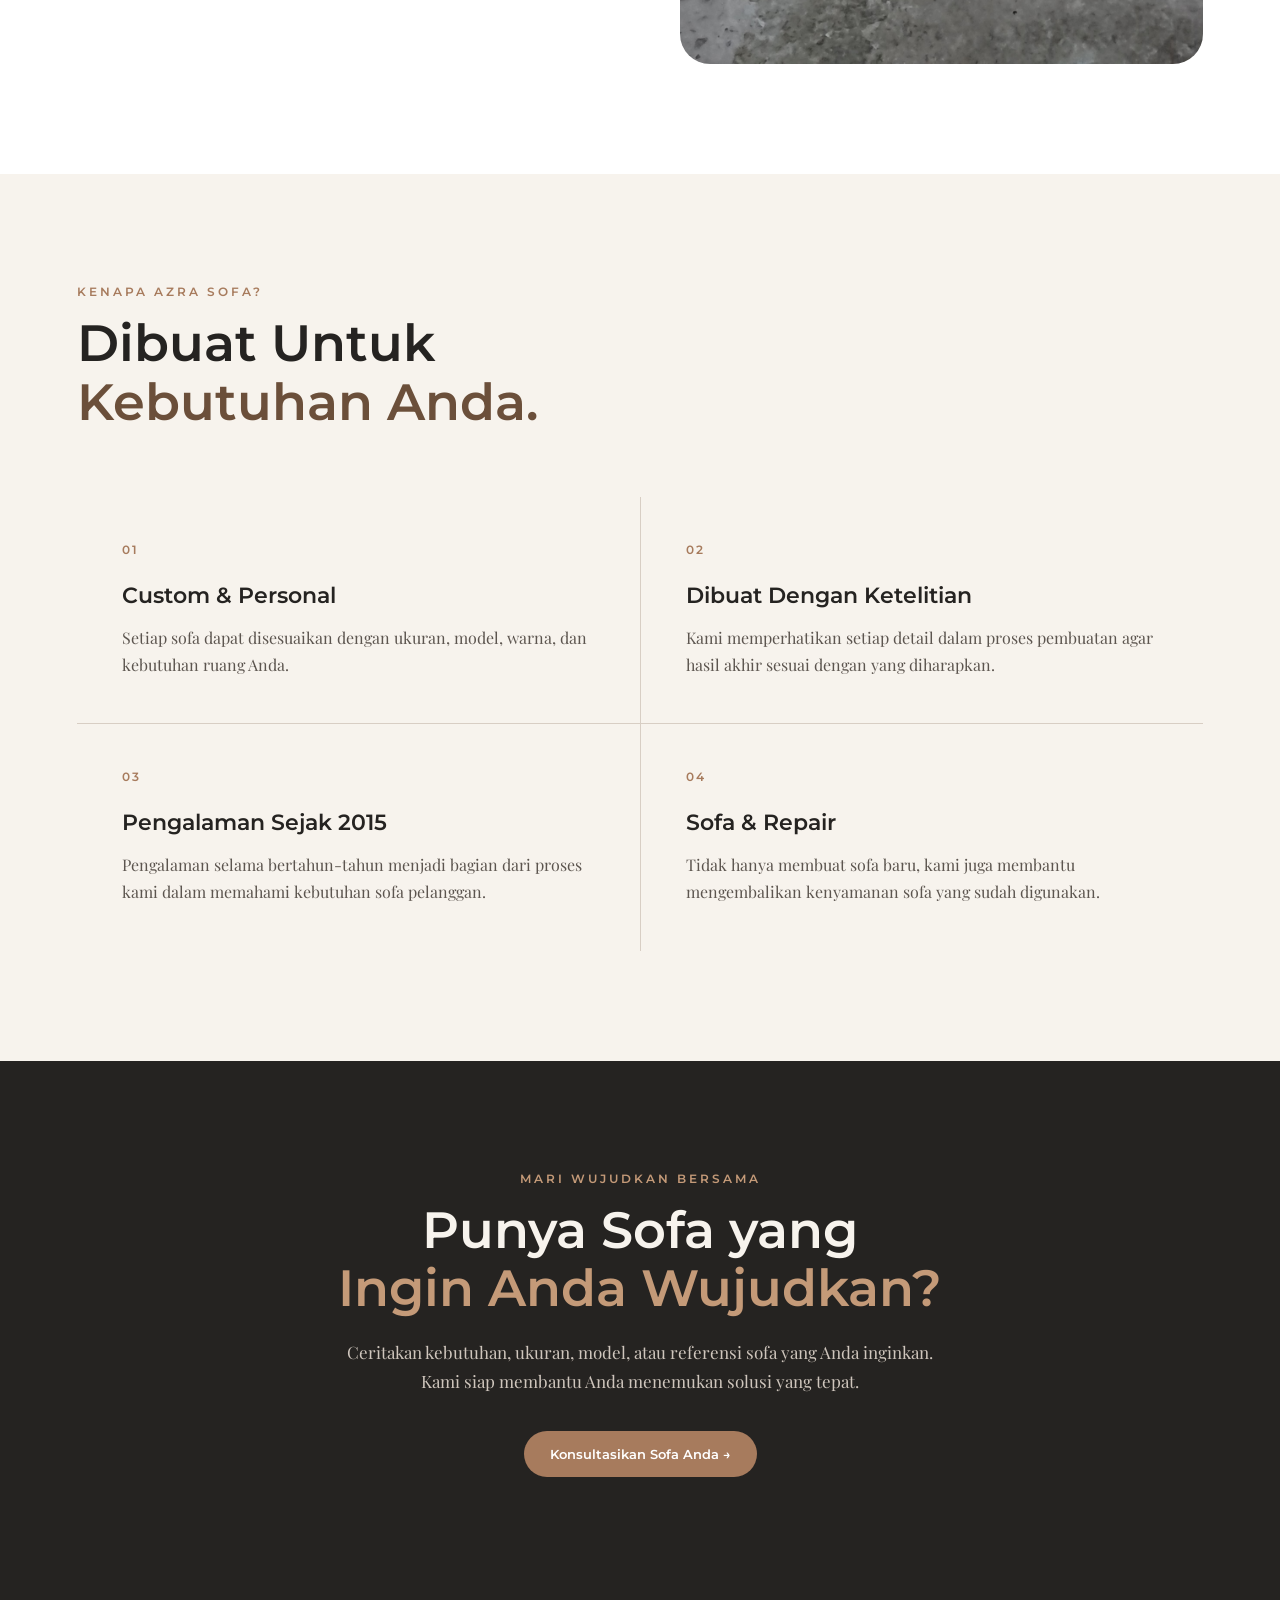
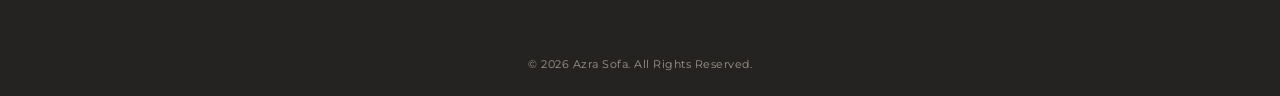
==== commit 8e5ce797: "Update Navbar Menu" ====
--- a/about.html
+++ b/about.html
@@ -31,7 +31,7 @@
 
             <a href="custom.html">Custom Sofa</a>
 
-            <a href="repair.html">Sofa Repair</a>
+            <a href="repair.html">Reparasi Sofa</a>
 
             <a href="gallery.html">Galeri</a>
 
@@ -54,229 +54,223 @@
 
     <!-- Content Start -->
 
-<!-- ================= ABOUT HERO ================= -->
-
-<section class="about-hero">
-
-    <div class="about-hero-content">
-
-        <span class="about-hero-subtitle">
-            TENTANG AZRA SOFA
-        </span>
-
-        <h1>
-            Lebih Dari Sekadar
-            <span>Membuat Sofa.</span>
-        </h1>
+    <!-- ================= ABOUT HERO ================= -->
+
+    <section class="about-hero">
+
+        <div class="about-hero-content">
+
+            <span class="about-hero-subtitle">
+                TENTANG AZRA SOFA
+            </span>
+
+            <h1>
+                Lebih Dari Sekadar
+                <span>Membuat Sofa.</span>
+            </h1>
+
+            <p>
+                Kami percaya sebuah sofa bukan hanya bagian dari ruangan,
+                tetapi bagian dari kenyamanan dan karakter sebuah rumah.
+            </p>
+
+        </div>
+
+        <div class="about-hero-image">
+
+            <img src="assets/image/hero/hero3-wireframe.jpg" alt="Azra Sofa">
+
+        </div>
+
+    </section>
+    <!-- ================= ABOUT HERO END ================= -->
+
+    <!-- ================= ABOUT STORY START ================= -->
+
+    <section class="about-story">
+
+        <div class="about-story-content">
+
+            <span class="section-label">
+                CERITA KAMI
+            </span>
+
+            <h2>
+                Dibuat Dengan
+                <span>Pengalaman & Ketelitian.</span>
+            </h2>
+
+            <p>
+                AZRA SOFA hadir untuk membantu setiap orang memiliki
+                sofa yang sesuai dengan kebutuhan, karakter ruang, dan
+                kenyamanan mereka sendiri.
+            </p>
+
+            <p>
+                Sejak 2015, kami terus mengembangkan pengalaman dalam
+                pembuatan dan perbaikan sofa. Setiap pekerjaan kami
+                kerjakan dengan memperhatikan detail, mulai dari bentuk,
+                ukuran, material, hingga finishing.
+            </p>
+
+            <p>
+                Bagi kami, sofa bukan sekadar produk. Ia adalah bagian
+                dari ruang tempat orang beristirahat, berkumpul, dan
+                menciptakan cerita.
+            </p>
+
+        </div>
+
+
+        <div class="about-story-image">
+
+            <img src="assets/image/custom-sofa/process.jpg" alt="Proses pembuatan sofa Azra Sofa">
+
+        </div>
+
+    </section>
+
+    <!-- ================= ABOUT STORY END ================= -->
+
+    <!-- ================= ABOUT VALUES ================= -->
+
+    <section class="about-values">
+
+        <div class="about-values-header">
+
+            <span class="section-label">
+                KENAPA AZRA SOFA?
+            </span>
+
+            <h2>
+                Dibuat Untuk
+                <span>Kebutuhan Anda.</span>
+            </h2>
+
+        </div>
+
+
+        <div class="about-values-grid">
+
+            <div class="about-value">
+
+                <span class="about-value-number">
+                    01
+                </span>
+
+                <h3>
+                    Custom & Personal
+                </h3>
+
+                <p>
+                    Setiap sofa dapat disesuaikan dengan ukuran,
+                    model, warna, dan kebutuhan ruang Anda.
+                </p>
+
+            </div>
+
+
+            <div class="about-value">
+
+                <span class="about-value-number">
+                    02
+                </span>
+
+                <h3>
+                    Dibuat Dengan Ketelitian
+                </h3>
+
+                <p>
+                    Kami memperhatikan setiap detail dalam proses
+                    pembuatan agar hasil akhir sesuai dengan yang
+                    diharapkan.
+                </p>
+
+            </div>
+
+
+            <div class="about-value">
+
+                <span class="about-value-number">
+                    03
+                </span>
+
+                <h3>
+                    Pengalaman Sejak 2015
+                </h3>
+
+                <p>
+                    Pengalaman selama bertahun-tahun menjadi bagian
+                    dari proses kami dalam memahami kebutuhan sofa
+                    pelanggan.
+                </p>
+
+            </div>
+
+
+            <div class="about-value">
+
+                <span class="about-value-number">
+                    04
+                </span>
+
+                <h3>
+                    Sofa & Repair
+                </h3>
+
+                <p>
+                    Tidak hanya membuat sofa baru, kami juga membantu
+                    mengembalikan kenyamanan sofa yang sudah digunakan.
+                </p>
+
+            </div>
+
+        </div>
+
+    </section>
+
+    <!-- ================= ABOUT VALUES END ================= -->
+
+    <!-- ================= ABOUT CTA ================= -->
+
+    <section class="cta">
+
+        <div class="cta-content">
+
+            <p class="section-label">
+                MARI WUJUDKAN BERSAMA
+            </p>
+
+            <h2>
+                Punya Sofa yang
+                <span>Ingin Anda Wujudkan?</span>
+            </h2>
+
+            <p>
+                Ceritakan kebutuhan, ukuran, model, atau referensi
+                sofa yang Anda inginkan. Kami siap membantu Anda
+                menemukan solusi yang tepat.
+            </p>
+
+            <a href="contact.html" class="cta-button">
+                Konsultasikan Sofa Anda →
+            </a>
+
+        </div>
+
+    </section>
+
+    <!-- ================= ABOUT CTA END ================= -->
+
+    <!-- ================= FOOTER START ================= -->
+    <footer class="footer">
 
         <p>
-            Kami percaya sebuah sofa bukan hanya bagian dari ruangan,
-            tetapi bagian dari kenyamanan dan karakter sebuah rumah.
+            © 2026 Azra Sofa. All Rights Reserved.
         </p>
 
-    </div>
-
-    <div class="about-hero-image">
-
-        <img
-            src="assets/image/hero/hero3-wireframe.jpg"
-            alt="Azra Sofa"
-        >
-
-    </div>
-
-</section>
-<!-- ================= ABOUT HERO END ================= -->
-
-<!-- ================= ABOUT STORY START ================= -->
-
-<section class="about-story">
-
-    <div class="about-story-content">
-
-        <span class="section-label">
-            CERITA KAMI
-        </span>
-
-        <h2>
-            Dibuat Dengan
-            <span>Pengalaman & Ketelitian.</span>
-        </h2>
-
-        <p>
-            AZRA SOFA hadir untuk membantu setiap orang memiliki
-            sofa yang sesuai dengan kebutuhan, karakter ruang, dan
-            kenyamanan mereka sendiri.
-        </p>
-
-        <p>
-            Sejak 2015, kami terus mengembangkan pengalaman dalam
-            pembuatan dan perbaikan sofa. Setiap pekerjaan kami
-            kerjakan dengan memperhatikan detail, mulai dari bentuk,
-            ukuran, material, hingga finishing.
-        </p>
-
-        <p>
-            Bagi kami, sofa bukan sekadar produk. Ia adalah bagian
-            dari ruang tempat orang beristirahat, berkumpul, dan
-            menciptakan cerita.
-        </p>
-
-    </div>
-
-
-    <div class="about-story-image">
-
-        <img
-            src="assets/image/custom-sofa/process.jpg"
-            alt="Proses pembuatan sofa Azra Sofa"
-        >
-
-    </div>
-
-</section>
-
-<!-- ================= ABOUT STORY END ================= -->
-
-<!-- ================= ABOUT VALUES ================= -->
-
-<section class="about-values">
-
-    <div class="about-values-header">
-
-        <span class="section-label">
-            KENAPA AZRA SOFA?
-        </span>
-
-        <h2>
-            Dibuat Untuk
-            <span>Kebutuhan Anda.</span>
-        </h2>
-
-    </div>
-
-
-    <div class="about-values-grid">
-
-        <div class="about-value">
-
-            <span class="about-value-number">
-                01
-            </span>
-
-            <h3>
-                Custom & Personal
-            </h3>
-
-            <p>
-                Setiap sofa dapat disesuaikan dengan ukuran,
-                model, warna, dan kebutuhan ruang Anda.
-            </p>
-
-        </div>
-
-
-        <div class="about-value">
-
-            <span class="about-value-number">
-                02
-            </span>
-
-            <h3>
-                Dibuat Dengan Ketelitian
-            </h3>
-
-            <p>
-                Kami memperhatikan setiap detail dalam proses
-                pembuatan agar hasil akhir sesuai dengan yang
-                diharapkan.
-            </p>
-
-        </div>
-
-
-        <div class="about-value">
-
-            <span class="about-value-number">
-                03
-            </span>
-
-            <h3>
-                Pengalaman Sejak 2015
-            </h3>
-
-            <p>
-                Pengalaman selama bertahun-tahun menjadi bagian
-                dari proses kami dalam memahami kebutuhan sofa
-                pelanggan.
-            </p>
-
-        </div>
-
-
-        <div class="about-value">
-
-            <span class="about-value-number">
-                04
-            </span>
-
-            <h3>
-                Sofa & Repair
-            </h3>
-
-            <p>
-                Tidak hanya membuat sofa baru, kami juga membantu
-                mengembalikan kenyamanan sofa yang sudah digunakan.
-            </p>
-
-        </div>
-
-    </div>
-
-</section>
-
-<!-- ================= ABOUT VALUES END ================= -->
-
-<!-- ================= ABOUT CTA ================= -->
-
-<section class="cta">
-
-    <div class="cta-content">
-
-        <p class="section-label">
-            MARI WUJUDKAN BERSAMA
-        </p>
-
-        <h2>
-            Punya Sofa yang
-            <span>Ingin Anda Wujudkan?</span>
-        </h2>
-
-        <p>
-            Ceritakan kebutuhan, ukuran, model, atau referensi
-            sofa yang Anda inginkan. Kami siap membantu Anda
-            menemukan solusi yang tepat.
-        </p>
-
-        <a href="contact.html" class="cta-button">
-            Konsultasikan Sofa Anda →
-        </a>
-
-    </div>
-
-</section>
-
-<!-- ================= ABOUT CTA END ================= -->
-
-<!-- ================= FOOTER START ================= -->
-<footer class="footer">
-
-    <p>
-        © 2026 Azra Sofa. All Rights Reserved.
-    </p>
-
-</footer>
-<!-- ================= FOOTER END ================= -->
+    </footer>
+    <!-- ================= FOOTER END ================= -->
 
     <!-- Content End -->
     <button id="backToTop" aria-label="Kembali ke atas">
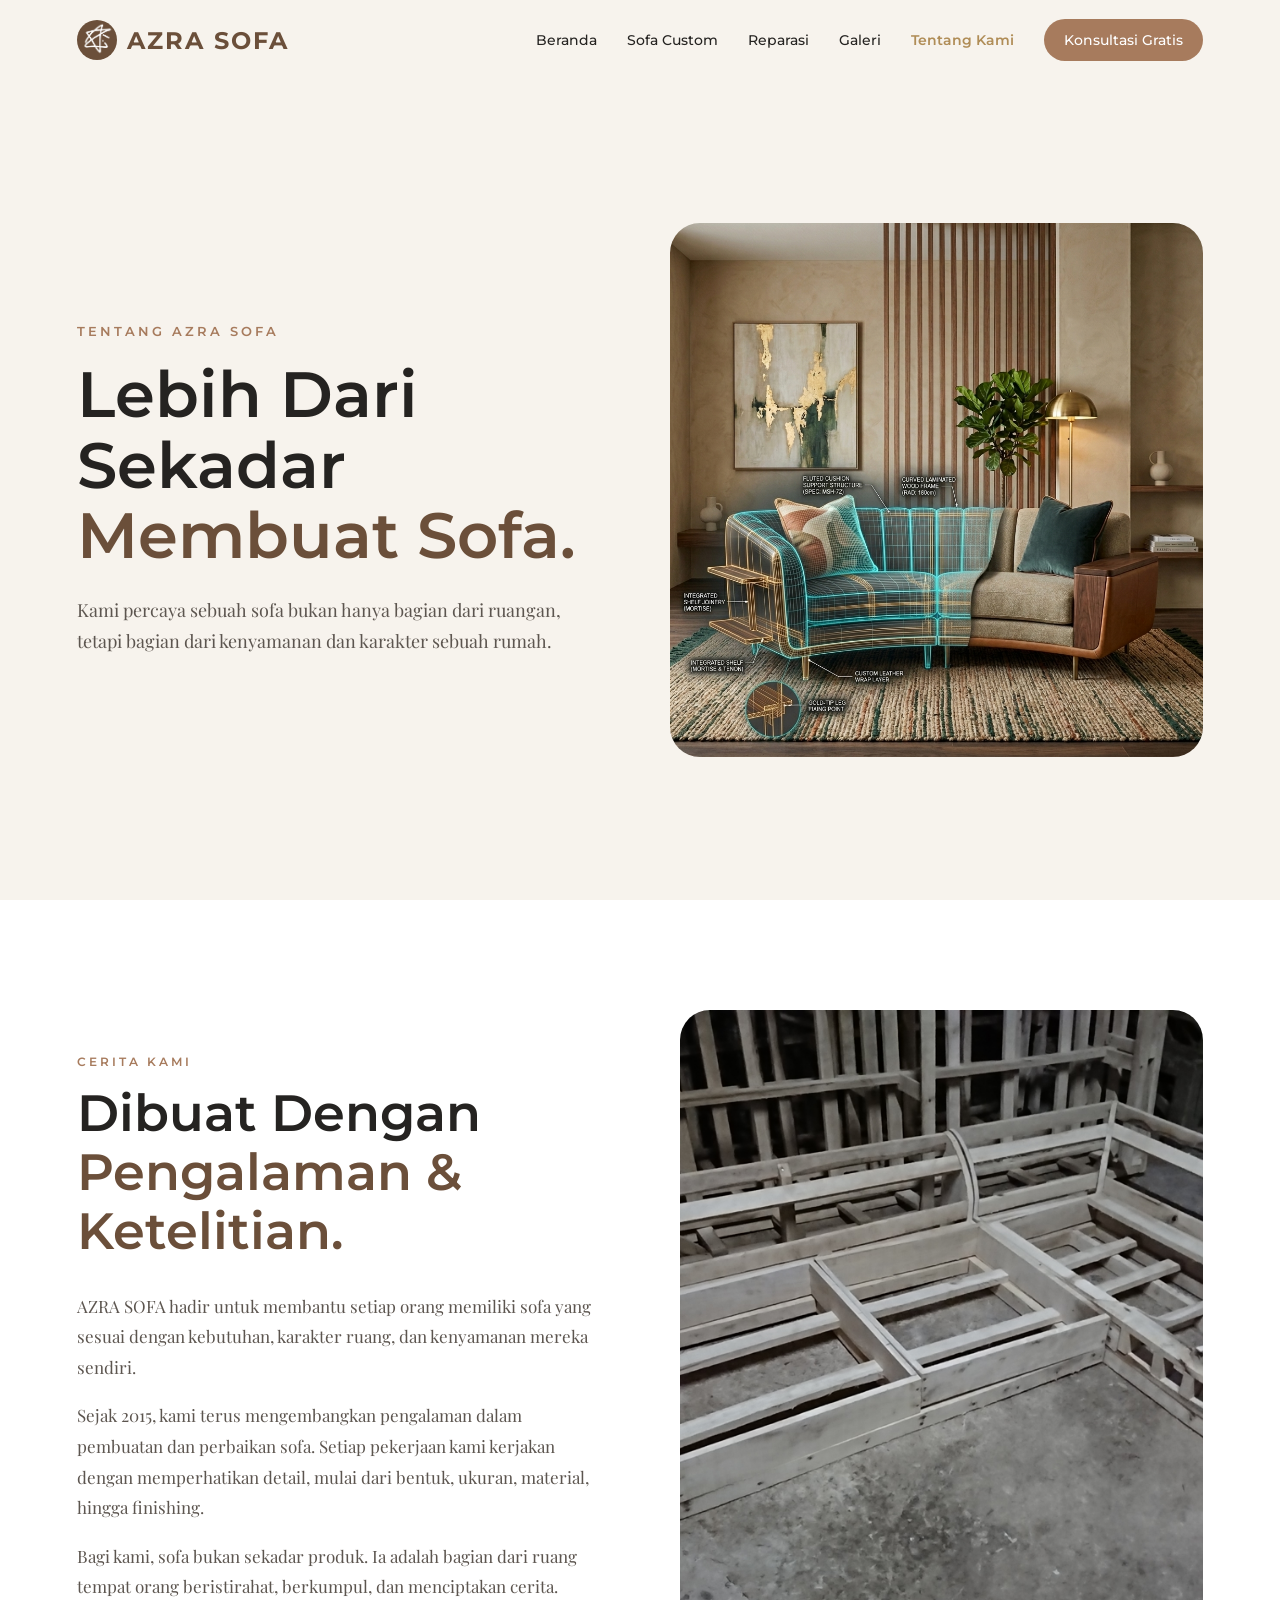
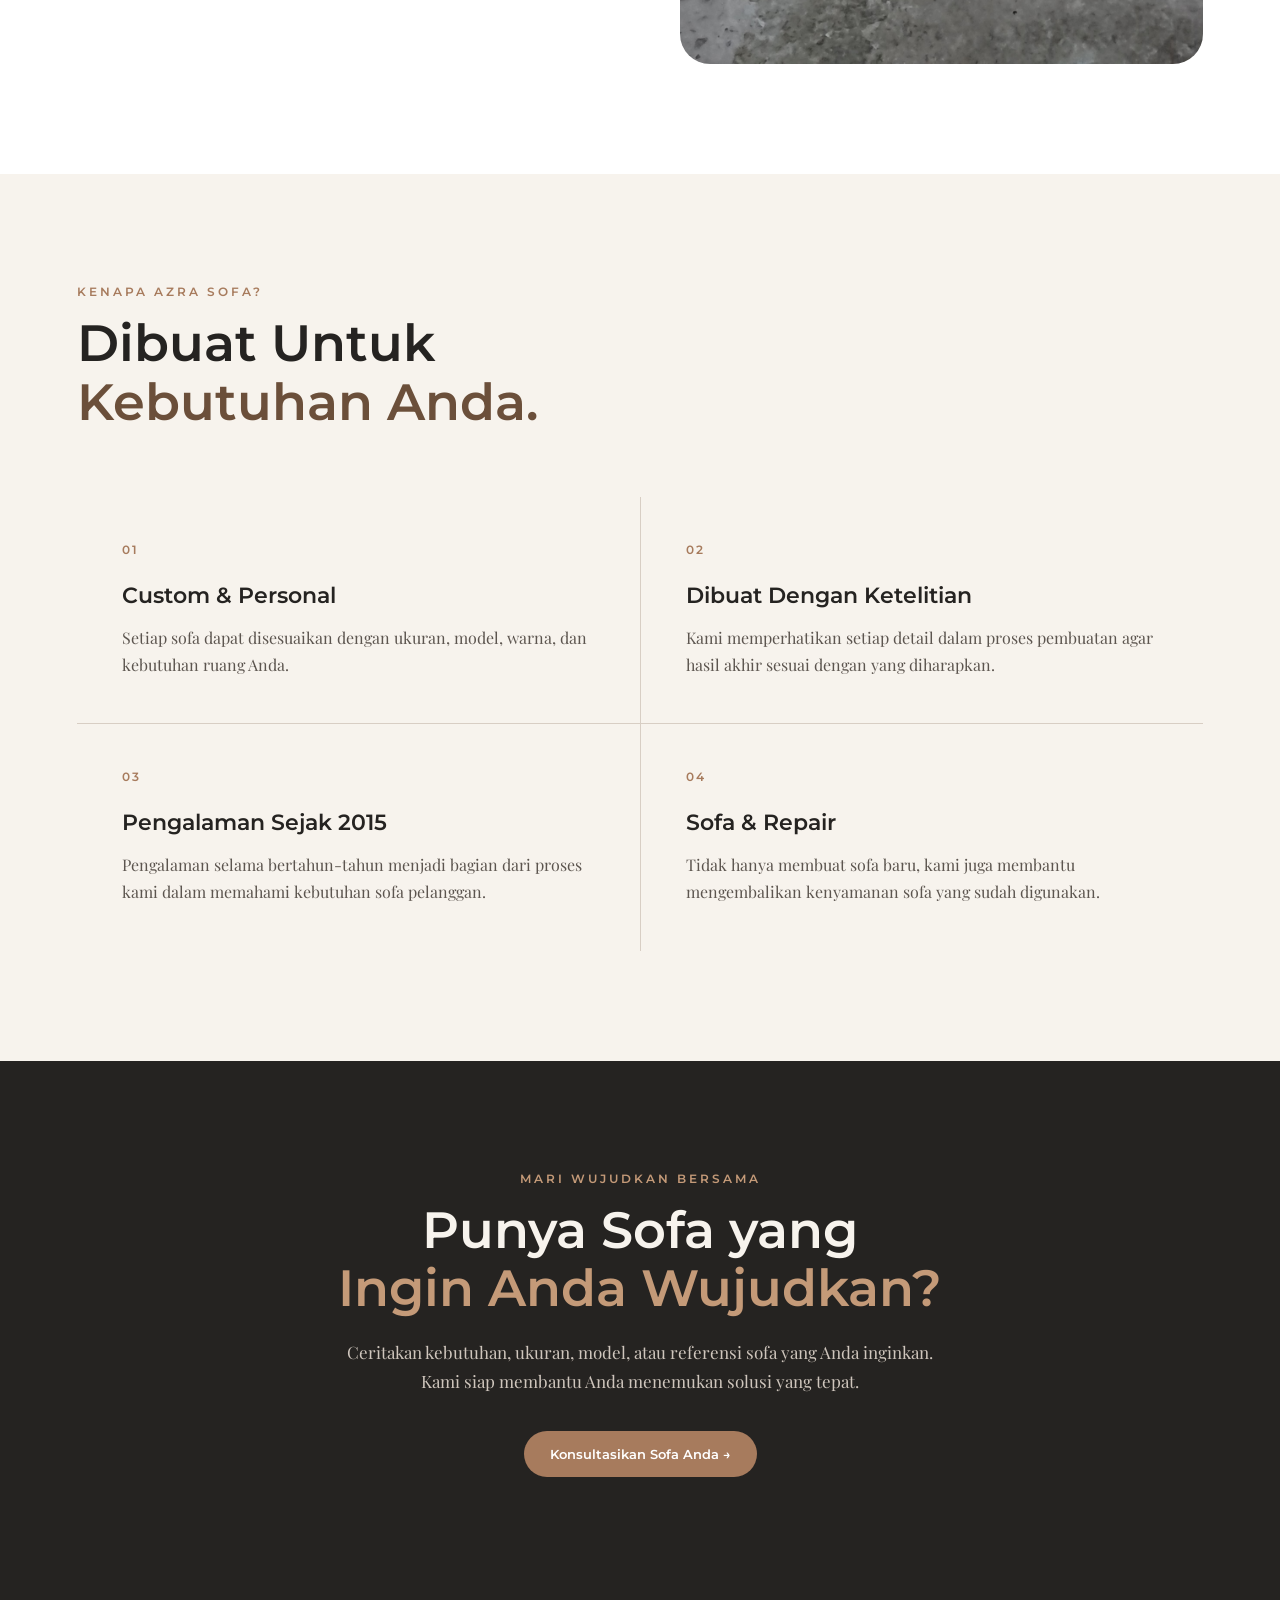
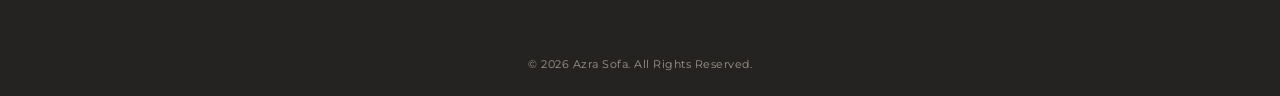
==== commit 8e42d7c3: "Update Navbar Menu" ====
--- a/about.html
+++ b/about.html
@@ -27,18 +27,18 @@
 
         <div class="nav-menu">
 
-            <a href="index.html">Home</a>
-
-            <a href="custom.html">Custom Sofa</a>
-
-            <a href="repair.html">Reparasi Sofa</a>
+            <a href="index.html">Beranda</a>
+
+            <a href="custom.html">Sofa Custom</a>
+
+            <a href="repair.html">Reparasi</a>
 
             <a href="gallery.html">Galeri</a>
 
             <a href="about.html">Tentang Kami</a>
 
             <a href="contact.html" class="btn-konsultasi">
-                Konsultasi
+                Konsultasi Gratis
             </a>
 
         </div>
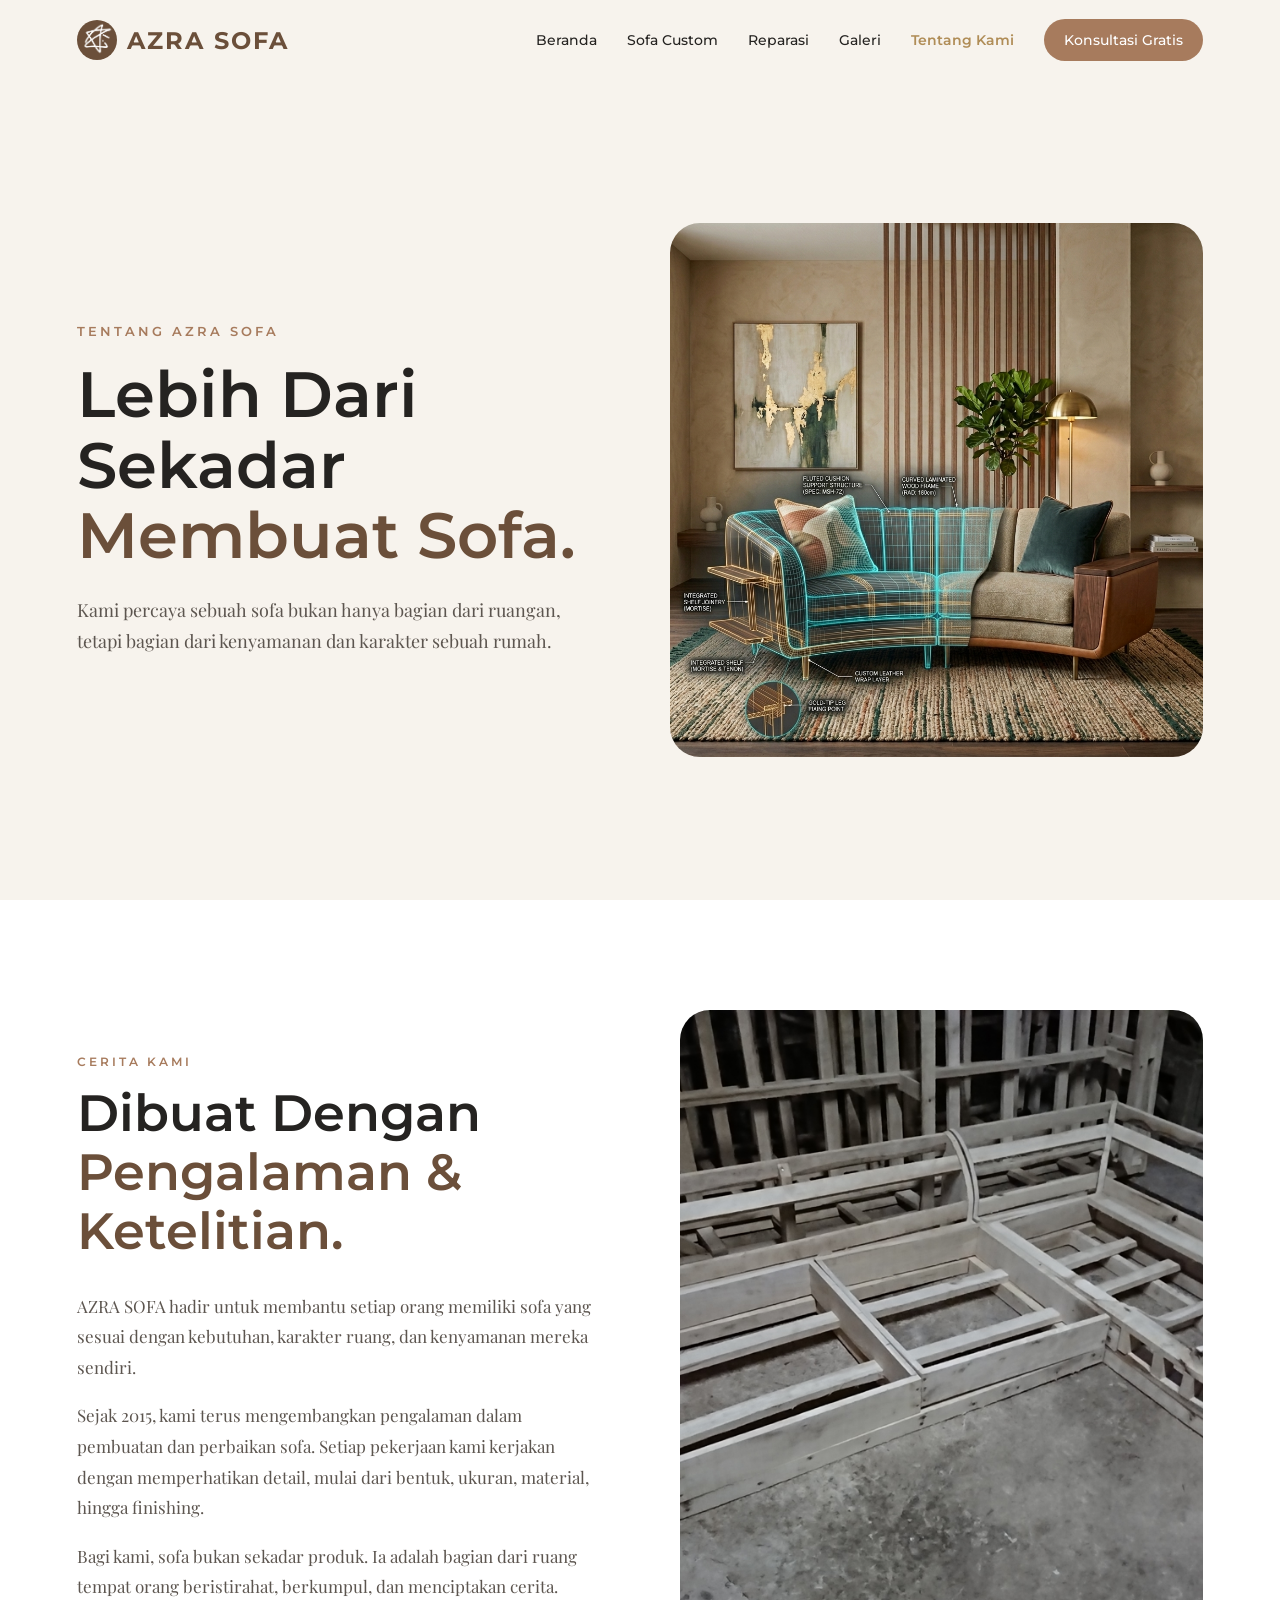
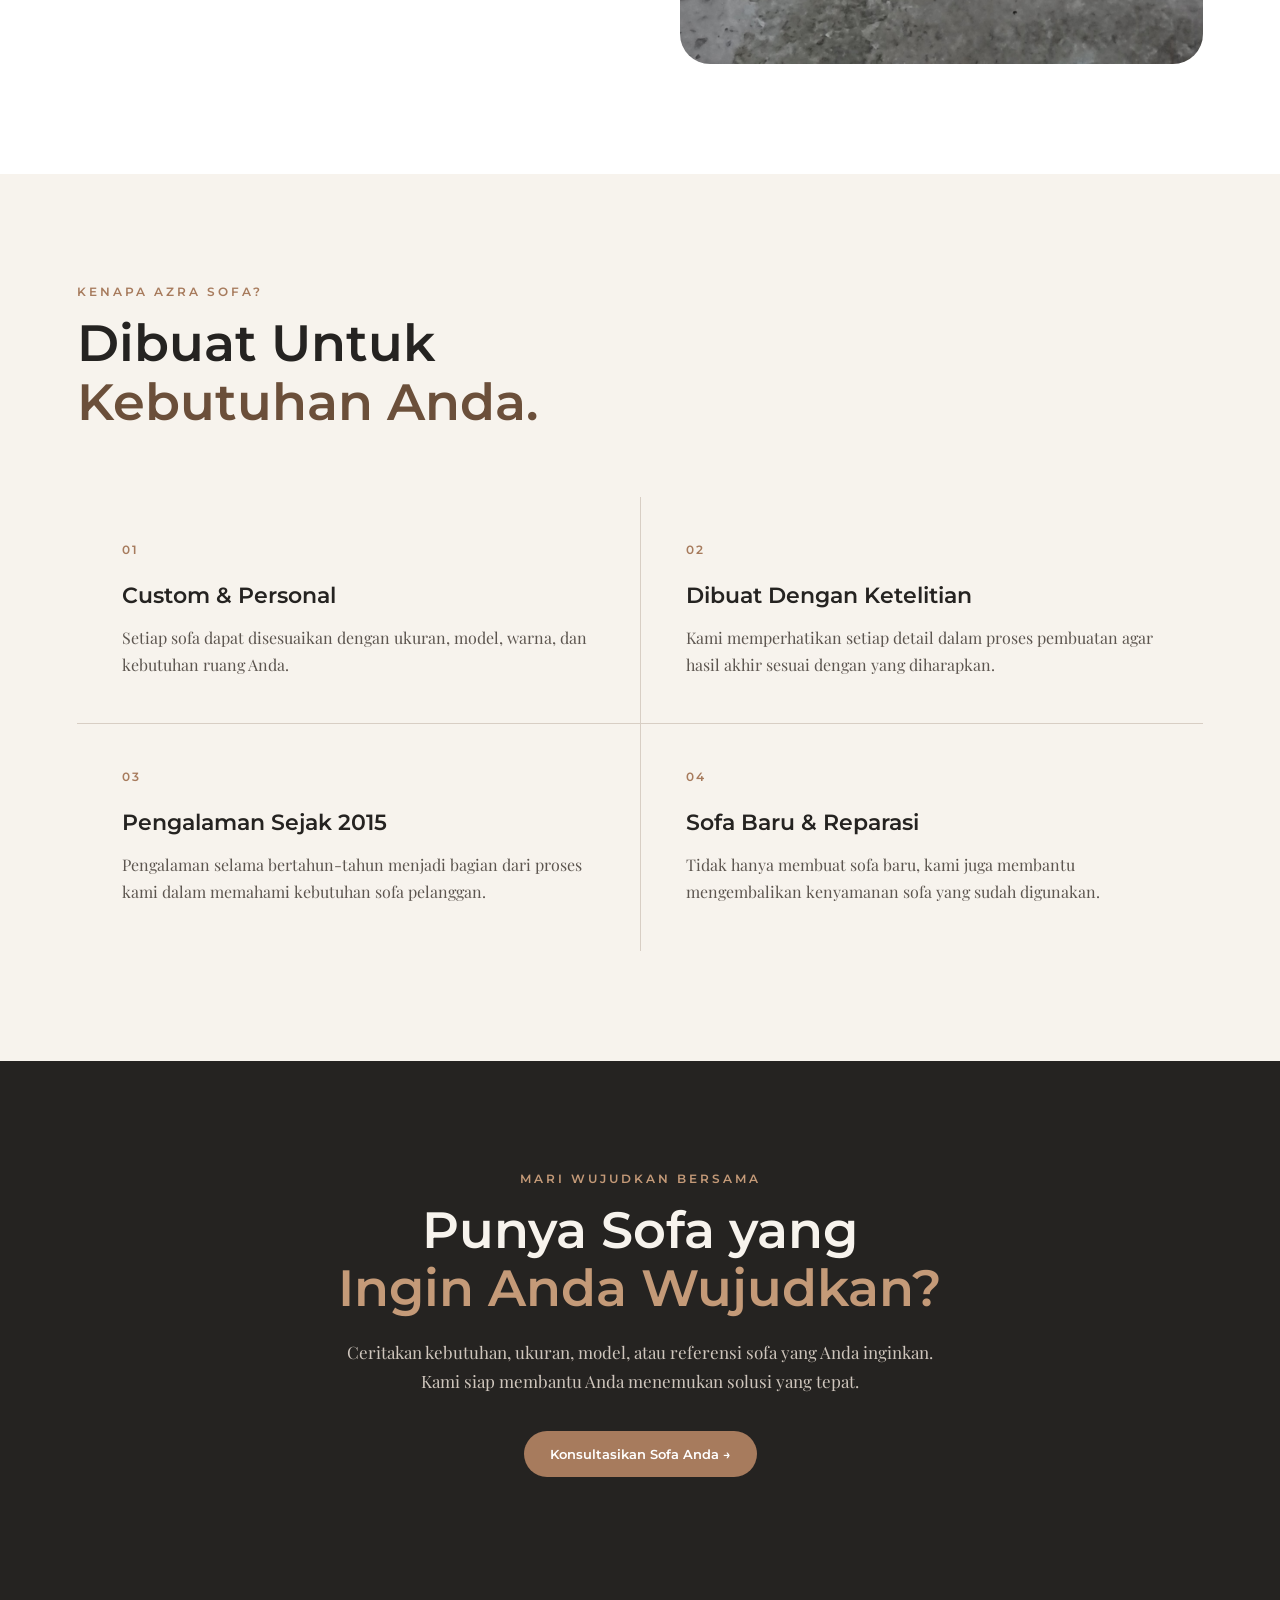
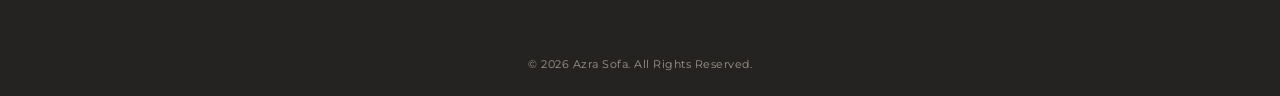
==== commit da15509c: "Update content text" ====
--- a/about.html
+++ b/about.html
@@ -215,7 +215,7 @@
                 </span>
 
                 <h3>
-                    Sofa & Repair
+                    Sofa Baru & Reparasi
                 </h3>
 
                 <p>
